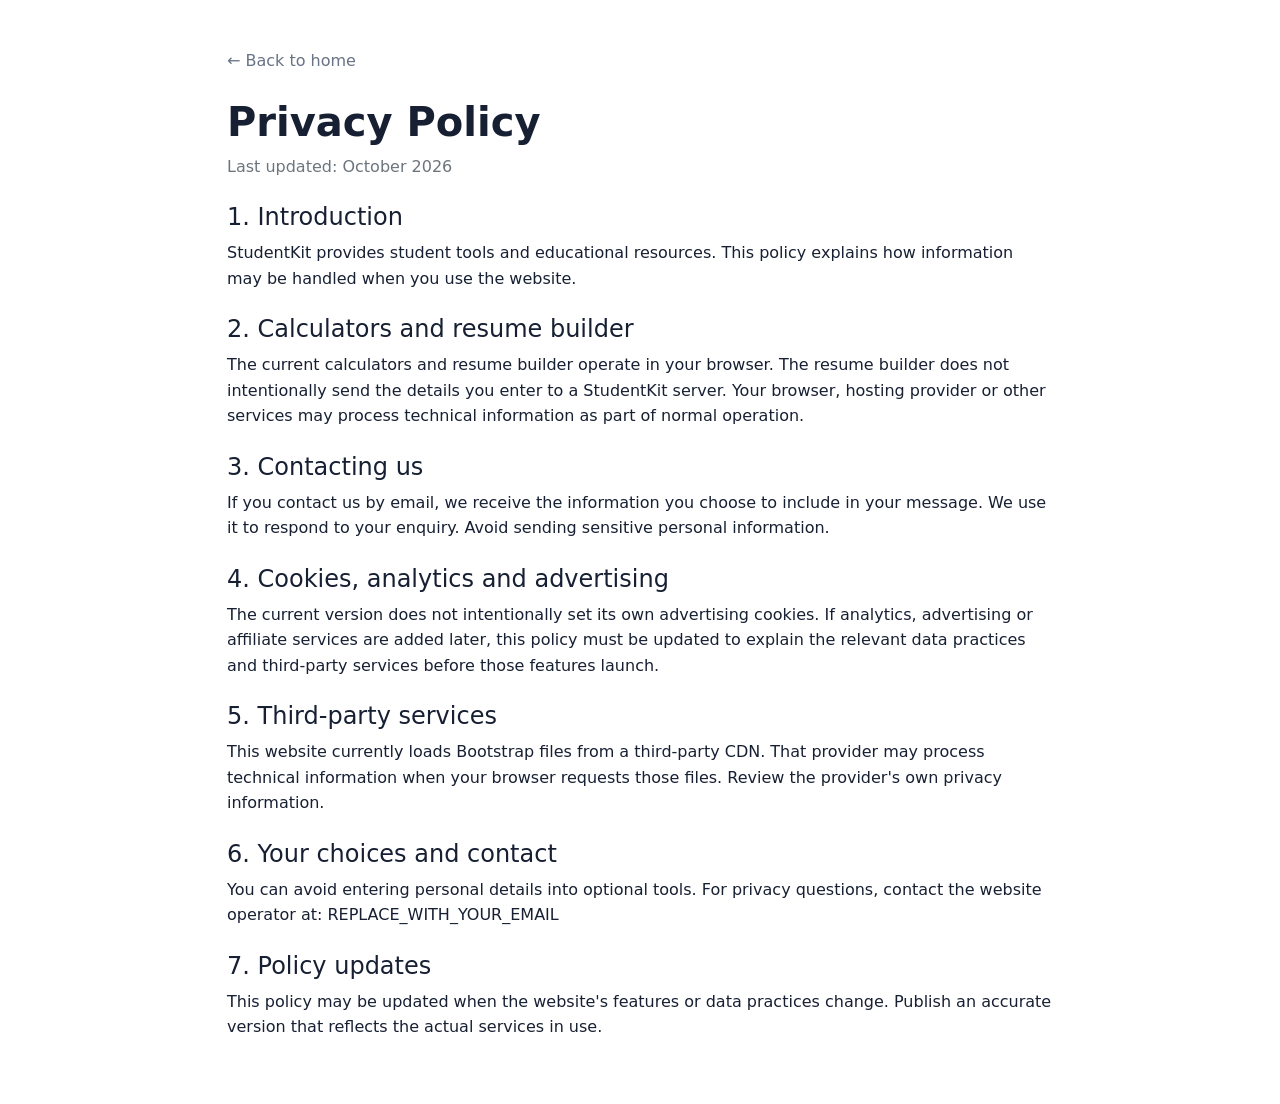
==== privacy.html @ ced065ae "Initial StudentKit India website" ====
<!DOCTYPE html>
<html lang="en">
<head>
  <meta charset="UTF-8">
  <meta name="viewport" content="width=device-width, initial-scale=1">
  <title>Privacy Policy | StudentKit India</title>
  <link href="https://cdn.jsdelivr.net/npm/bootstrap@5.3.3/dist/css/bootstrap.min.css"
    rel="stylesheet">
  <link rel="stylesheet" href="css/styles.css">
</head>
<body>
  <main class="container py-5" style="max-width: 850px">
    <a href="index.html" class="footer-link">← Back to home</a>

    <h1 class="fw-bold mt-4">Privacy Policy</h1>
    <p class="text-secondary">Last updated: October 2026</p>

    <h2 class="h4 mt-4">1. Introduction</h2>
    <p>
      StudentKit provides student tools and educational resources.
      This policy explains how information may be handled when you use
      the website.
    </p>

    <h2 class="h4 mt-4">2. Calculators and resume builder</h2>
    <p>
      The current calculators and resume builder operate in your browser.
      The resume builder does not intentionally send the details you enter
      to a StudentKit server. Your browser, hosting provider or other
      services may process technical information as part of normal operation.
    </p>

    <h2 class="h4 mt-4">3. Contacting us</h2>
    <p>
      If you contact us by email, we receive the information you choose
      to include in your message. We use it to respond to your enquiry.
      Avoid sending sensitive personal information.
    </p>

    <h2 class="h4 mt-4">4. Cookies, analytics and advertising</h2>
    <p>
      The current version does not intentionally set its own advertising
      cookies. If analytics, advertising or affiliate services are added
      later, this policy must be updated to explain the relevant data
      practices and third-party services before those features launch.
    </p>

    <h2 class="h4 mt-4">5. Third-party services</h2>
    <p>
      This website currently loads Bootstrap files from a third-party CDN.
      That provider may process technical information when your browser
      requests those files. Review the provider's own privacy information.
    </p>

    <h2 class="h4 mt-4">6. Your choices and contact</h2>
    <p>
      You can avoid entering personal details into optional tools.
      For privacy questions, contact the website operator at:
      REPLACE_WITH_YOUR_EMAIL
    </p>

    <h2 class="h4 mt-4">7. Policy updates</h2>
    <p>
      This policy may be updated when the website's features or data
      practices change. Publish an accurate version that reflects the
      actual services in use.
    </p>
  </main>
</body>
</html>
---- css/styles.css ----
:root {
  --primary: #3659e3;
  --primary-dark: #2443bf;
  --text: #172033;
  --muted: #687386;
  --background: #f8fafc;
  --border: #e6eaf0;
  --radius: 18px;
}

html {
  scroll-behavior: smooth;
  scroll-padding-top: 90px;
}

body {
  margin: 0;
  color: var(--text);
  background: #ffffff;
  font-family: system-ui, -apple-system, BlinkMacSystemFont, "Segoe UI",
    sans-serif;
  line-height: 1.6;
}

a {
  text-underline-offset: 4px;
}

.navbar-brand {
  color: var(--text);
  font-size: 1.45rem;
  letter-spacing: -0.7px;
}

.brand-dot {
  color: var(--primary);
}

.btn-primary {
  background: var(--primary);
  border-color: var(--primary);
}

.btn-primary:hover,
.btn-primary:focus-visible {
  background: var(--primary-dark);
  border-color: var(--primary-dark);
}

.hero-section {
  background:
    radial-gradient(ellipse at 85% 20%, #e2eaff 0%, transparent 42%),
    var(--background);
}

.hero-section h1 {
  max-width: 680px;
  letter-spacing: -2px;
  line-height: 1.12;
}

.hero-section .lead {
  max-width: 600px;
  line-height: 1.8;
}

.eyebrow {
  color: var(--primary);
  font-size: 0.76rem;
  font-weight: 800;
  letter-spacing: 1.5px;
}

.hero-card {
  padding: 28px;
  background: #ffffff;
  border: 1px solid var(--border);
  border-radius: 24px;
  box-shadow: 0 18px 55px rgba(35, 54, 95, 0.08);
}

.status-dot {
  color: #167b50;
  background: #e5f7ee;
  border-radius: 999px;
  padding: 5px 10px;
  font-size: 0.75rem;
  font-weight: 600;
}

.mini-tool {
  display: flex;
  align-items: center;
  gap: 14px;
  padding: 16px 0;
  border-top: 1px solid var(--border);
}

.tool-icon {
  display: inline-flex;
  align-items: center;
  justify-content: center;
  flex-shrink: 0;
  width: 48px;
  height: 48px;
  border-radius: 14px;
  color: var(--primary);
  background: #edf1ff;
  font-size: 1.35rem;
  font-weight: 800;
}

.section-padding {
  padding-top: 80px;
  padding-bottom: 80px;
}

.section-heading {
  max-width: 650px;
}

.section-heading h2,
.about-section h2,
#services h2 {
  letter-spacing: -0.8px;
}

.tool-card {
  padding: 26px;
  border: 1px solid var(--border);
  border-radius: var(--radius);
  background: #ffffff;
  transition:
    transform 180ms ease,
    box-shadow 180ms ease,
    border-color 180ms ease;
}

.tool-card:hover {
  transform: translateY(-3px);
  border-color: #ccd6ff;
  box-shadow: 0 14px 32px rgba(35, 54, 95, 0.07);
}

.tool-card .form-control {
  padding: 11px 12px;
  border-color: #dce2eb;
}

.tool-card .form-control:focus {
  border-color: var(--primary);
  box-shadow: 0 0 0 0.2rem rgba(54, 89, 227, 0.12);
}

.result-box {
  display: none;
  padding: 12px;
  color: #174c37;
  background: #e9f8f0;
  border: 1px solid #c8ecd9;
  border-radius: 10px;
  overflow-wrap: anywhere;
}

.result-box.show {
  display: block;
}

.result-box.error {
  color: #9c2525;
  background: #fff0f0;
  border-color: #f4cccc;
}

.about-section {
  background: var(--background);
  border-top: 1px solid #f0f2f6;
  border-bottom: 1px solid #f0f2f6;
}

.site-footer {
  border-top: 1px solid var(--border);
  background: #ffffff;
}

.footer-brand {
  color: var(--text);
}

.footer-link {
  color: var(--muted);
  text-decoration: none;
}

.footer-link:hover {
  color: var(--primary);
  text-decoration: underline;
}

@media (max-width: 767.98px) {
  .hero-section h1 {
    font-size: 2.65rem;
    letter-spacing: -1.5px;
  }

  .hero-card {
    padding: 22px;
  }

  .section-padding {
    padding-top: 56px;
    padding-bottom: 56px;
  }

  .tool-card {
    padding: 22px;
  }
}

@media (prefers-reduced-motion: reduce) {
  html {
    scroll-behavior: auto;
  }

  *,
  *::before,
  *::after {
    transition-duration: 0.01ms !important;
    animation-duration: 0.01ms !important;
  }
}


/* Resume builder and accessibility improvements */

.resume-preview {
  color: #172033;
  line-height: 1.7;
}

.resume-preview p {
  white-space: pre-line;
}

.form-control,
.btn {
  min-height: 44px;
}

a:focus-visible,
button:focus-visible,
input:focus-visible,
textarea:focus-visible {
  outline: 3px solid rgba(54, 89, 227, 0.45);
  outline-offset: 3px;
}

@media (max-width: 575.98px) {
  .resume-preview {
    padding: 18px;
  }

  .hero-section .btn {
    width: 100%;
  }
}
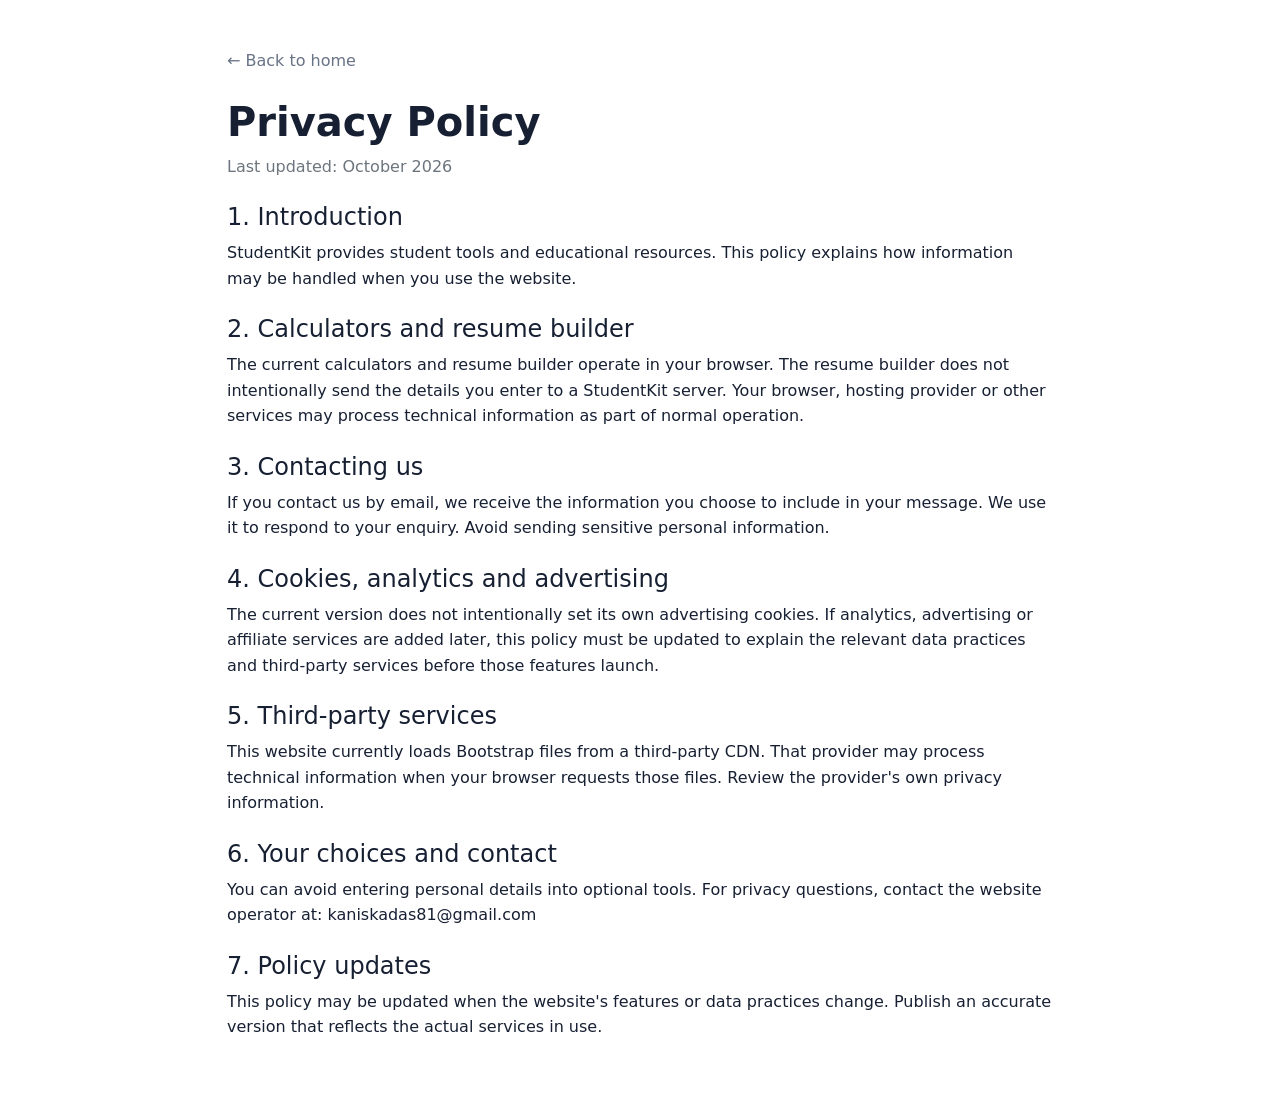
==== commit fe603970: "email id corrected" ====
--- a/privacy.html
+++ b/privacy.html
@@ -57,7 +57,7 @@
     <p>
       You can avoid entering personal details into optional tools.
       For privacy questions, contact the website operator at:
-      REPLACE_WITH_YOUR_EMAIL
+      kaniskadas81@gmail.com
     </p>
 
     <h2 class="h4 mt-4">7. Policy updates</h2>
